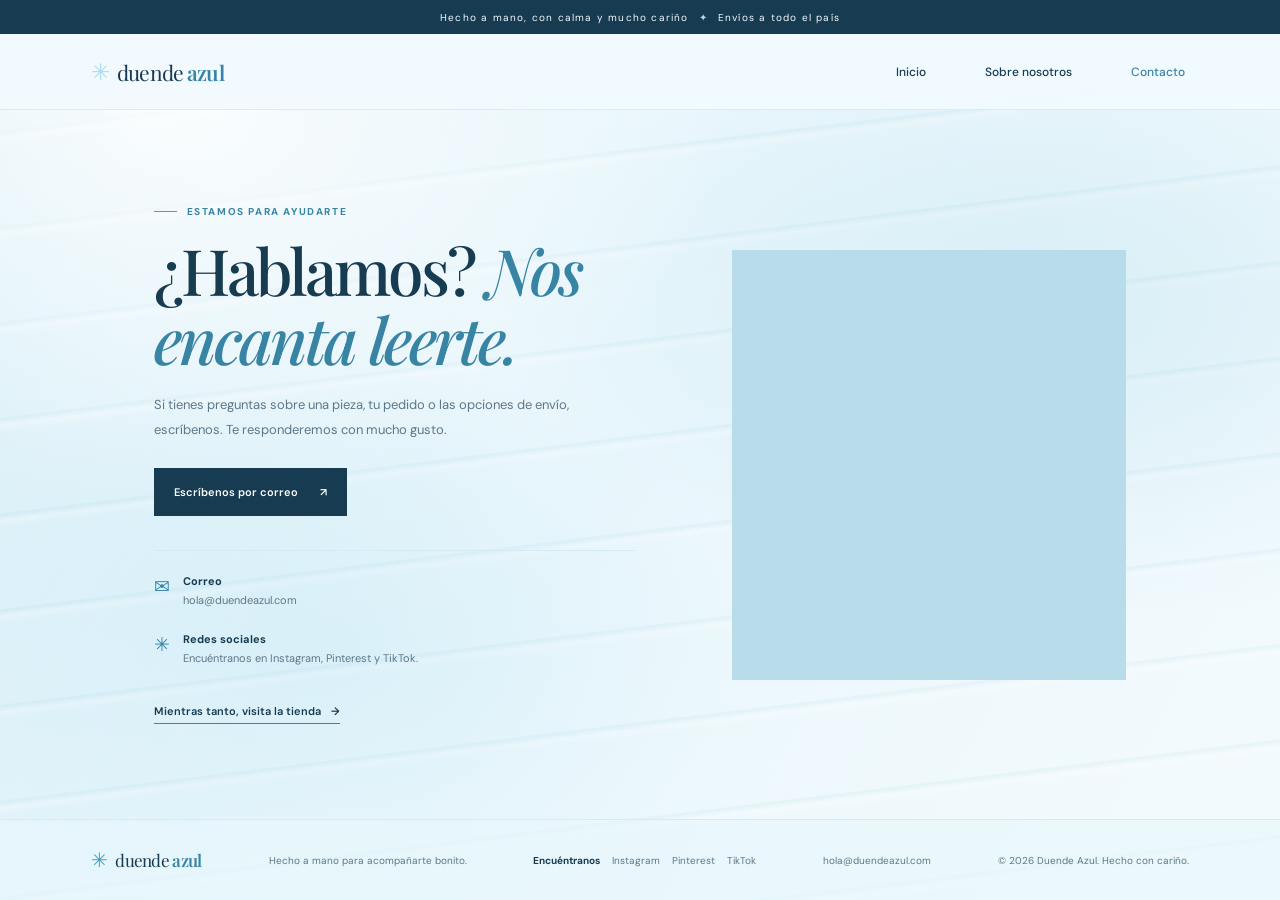
==== pages/contact.html @ aaac87de "toda la pagina base a modificar" ====
<!DOCTYPE html>
<html lang="es">
<head>
    <meta charset="UTF-8">
    <meta name="viewport" content="width=device-width, initial-scale=1.0">
    <meta name="theme-color" content="#eaf7fc">
    <meta name="description" content="Ponte en contacto con Duende Azul para consultas sobre productos, pedidos y envíos.">
    <title>Contacto — Duende Azul</title>
    <link rel="icon" type="image/png" href="../imgs/duende.png">
    <link rel="stylesheet" href="../styles/contact.css">
    <script src="../script/contact.js" defer></script>
</head>
<body>
    <div class="announcement">Hecho a mano, con calma y mucho cariño <span aria-hidden="true">✦</span> Envíos a todo el país</div>
    <header class="site-header">
        <a class="brand" href="../index.html#inicio" aria-label="Duende Azul, ir al inicio"><span class="brand-mark" aria-hidden="true">✳</span><span>duende <strong>azul</strong></span></a>
        <button class="menu-toggle" type="button" aria-expanded="false" aria-controls="main-nav" aria-label="Abrir menú">
            <span></span><span></span><span></span>
        </button>
        <nav class="main-nav" id="main-nav" aria-label="Navegación principal">
            <a href="../index.html#inicio">Inicio</a>
            <a href="./sobre-nosotros.html">Sobre nosotros</a>
            <a href="./contact.html" aria-current="page">Contacto</a>
        </nav>
    </header>
    <main class="contact-page">
        <section class="contact-card">
            <p class="eyebrow"><span class="eyebrow-line"></span> Estamos para ayudarte</p>
            <h1>¿Hablamos? <em>Nos encanta leerte.</em></h1>
            <p class="contact-intro">Si tienes preguntas sobre una pieza, tu pedido o las opciones de envío, escríbenos. Te responderemos con mucho gusto.</p>
            <a class="button button-dark" href="mailto:hola@duendeazul.com?subject=Hola%20Duende%20Azul">Escríbenos por correo <span aria-hidden="true">↗</span></a>
            <div class="contact-details">
                <div><span aria-hidden="true">✉</span><div><strong>Correo</strong><a href="mailto:hola@duendeazul.com">hola@duendeazul.com</a></div></div>
                <div><span aria-hidden="true">✳</span><div><strong>Redes sociales</strong><p>Encuéntranos en Instagram, Pinterest y TikTok.</p></div></div>
            </div>
            <a class="text-link" href="../index.html#productos">Mientras tanto, visita la tienda <span aria-hidden="true">→</span></a>
        </section>
        <div class="contact-art" role="img" aria-label="Detalles artesanales hechos con cuidado"></div>
    </main>
    <footer class="site-footer">
        <a class="brand footer-brand" href="../index.html#inicio"><span class="brand-mark" aria-hidden="true">✳</span><span>duende <strong>azul</strong></span></a>
        <p>Hecho a mano para acompañarte bonito.</p>
        <div class="footer-social"><strong>Encuéntranos</strong><a href="https://www.instagram.com/" target="_blank" rel="noreferrer">Instagram</a><a href="https://www.pinterest.com/" target="_blank" rel="noreferrer">Pinterest</a><a href="https://www.tiktok.com/" target="_blank" rel="noreferrer">TikTok</a></div>
        <a href="mailto:hola@duendeazul.com">hola@duendeazul.com</a>
        <small>© <span id="current-year"></span> Duende Azul. Hecho con cariño.</small>
    </footer>
    <button class="back-to-top" id="back-to-top" type="button" aria-label="Volver arriba">↑</button>
</body>
</html>
---- styles/contact.css ----
@import url('https://fonts.googleapis.com/css2?family=DM+Sans:wght@400;500;600;700&family=Playfair+Display:ital,wght@0,500;0,600;0,700;1,500;1,600&display=swap');

:root {
    --ink: #173b50;
    --muted: #5d7888;
    --white: #fbfeff;
    --blue: #3784a5;
    --accent: #4b9fc2;
    --line: #d5eaf2;
    --serif: 'Playfair Display', Georgia, serif;
    --sans: 'DM Sans', Arial, sans-serif;
}

* { box-sizing: border-box; }
html { scroll-behavior: smooth; }
body { min-height: 100vh; display: flex; flex-direction: column; margin: 0; background-color: #eaf7fc; background-image: radial-gradient(ellipse at 14% 12%, rgba(255,255,255,.85), transparent 36%), radial-gradient(ellipse at 82% 34%, rgba(123,196,222,.2), transparent 38%), radial-gradient(ellipse at 26% 72%, rgba(169,220,239,.24), transparent 32%), repeating-linear-gradient(173deg, transparent 0 34px, rgba(83,167,200,.075) 36px, rgba(255,255,255,.3) 42px, transparent 49px 95px), linear-gradient(118deg, rgba(117,192,221,.16), transparent 44%, rgba(255,255,255,.45)); background-attachment: fixed; color: var(--ink); font-family: var(--sans); -webkit-font-smoothing: antialiased; }
a { color: inherit; text-decoration: none; }
button { font: inherit; }
h1, h2, p { margin-top: 0; }
h1, h2 { font-family: var(--serif); font-weight: 500; letter-spacing: -.045em; }
h1 em { color: var(--blue); font-weight: 500; }
.announcement { min-height: 34px; display: flex; align-items: center; justify-content: center; gap: 10px; padding: 7px 16px; background: var(--ink); color: #f3fbff; font-size: 10px; letter-spacing: .12em; text-align: center; }
.announcement span, .brand-mark { color: #a9dff1; }
.site-header { position: sticky; z-index: 2; top: 0; height: 76px; display: flex; align-items: center; justify-content: space-between; padding: 0 7.1%; border-bottom: 1px solid rgba(23,59,80,.08); background: rgba(241,250,255,.92); backdrop-filter: blur(14px); }
.brand { display: inline-flex; align-items: center; gap: 8px; color: var(--ink); font-family: var(--serif); font-size: 21px; letter-spacing: -.04em; white-space: nowrap; }
.brand strong { color: var(--blue); font-weight: 600; }
.brand-mark { font-family: var(--sans); font-size: 23px; }
.main-nav { display: flex; align-items: center; gap: clamp(20px, 4vw, 54px); }
.main-nav a { position: relative; padding: 10px 4px; font-size: 12px; font-weight: 500; transition: color .2s, transform .2s; }
.main-nav a::after { position: absolute; right: 4px; bottom: 4px; left: 4px; height: 1px; background: var(--blue); content: ''; transform: scaleX(0); transform-origin: left; transition: transform .22s ease; }
.main-nav a:hover, .main-nav a:focus-visible, .main-nav a[aria-current="page"] { color: var(--blue); }
.main-nav a:hover { transform: translateY(-2px); }
.main-nav a:hover::after, .main-nav a:focus-visible::after { transform: scaleX(1); }
.menu-toggle { display: none; }
.contact-page { width: 100%; max-width: 1440px; min-height: 680px; flex: 1; display: grid; grid-template-columns: 1fr .82fr; align-items: center; gap: 10%; margin: 0 auto; padding: 78px 12%; }
.contact-card { max-width: 510px; }
.eyebrow { display: flex; align-items: center; gap: 10px; margin-bottom: 17px; color: var(--blue); font-size: 10px; font-weight: 700; letter-spacing: .16em; text-transform: uppercase; }
.eyebrow-line { width: 23px; height: 1px; background: var(--accent); }
.contact-card h1 { margin-bottom: 20px; font-size: clamp(43px, 5vw, 64px); line-height: 1.08; }
.contact-intro { max-width: 430px; margin-bottom: 25px; color: var(--muted); font-size: 13px; line-height: 1.9; }
.button { min-height: 48px; display: inline-flex; align-items: center; justify-content: center; gap: 22px; padding: 0 20px; border: 0; cursor: pointer; font-size: 11px; font-weight: 600; transition: transform .2s, background .2s; }
.button:hover { transform: translateY(-2px); }
.button-dark { background: var(--ink); color: var(--white); }
.button-dark:hover { background: #28698a; }
.contact-details { display: grid; gap: 20px; margin: 34px 0 26px; padding-top: 23px; border-top: 1px solid var(--line); }
.contact-details > div { display: flex; align-items: flex-start; gap: 13px; }
.contact-details > div > span { color: var(--blue); font-size: 19px; }
.contact-details strong, .contact-details a, .contact-details p { display: block; margin: 0 0 5px; font-size: 11px; }
.contact-details a, .contact-details p { color: var(--muted); }
.contact-art { min-height: 430px; background: #b9dcea url('https://images.unsplash.com/photo-1578749556568-bc2c40e68b61?auto=format&fit=crop&w=1000&q=85') center/cover; }
.text-link { display: inline-flex; gap: 10px; align-items: center; margin-top: 8px; padding: 0 0 5px; border: 0; border-bottom: 1px solid var(--blue); background: none; font-size: 11px; font-weight: 600; }
.site-footer { display: flex; align-items: center; justify-content: space-between; gap: 20px; padding: 27px 7.1%; border-top: 1px solid var(--line); background: rgba(233,247,252,.65); }
.footer-brand { font-size: 17px; }
.footer-brand .brand-mark { color: var(--accent); font-size: 20px; }
.site-footer p, .site-footer > a:not(.brand), .site-footer small { margin: 0; color: var(--muted); font-size: 10px; }
.footer-social { display: flex; align-items: center; gap: 12px; }
.footer-social strong { font-size: 10px; }
.footer-social a { color: var(--muted); font-size: 10px; }
.footer-social a:hover { color: var(--blue); }
.back-to-top { position: fixed; z-index: 20; right: 23px; bottom: 23px; width: 45px; height: 45px; display: grid; place-items: center; border: 1px solid rgba(23,59,80,.12); border-radius: 50%; background: var(--ink); color: white; cursor: pointer; font-size: 23px; opacity: 0; visibility: hidden; pointer-events: none; transform: translateY(10px); transition: opacity .2s, transform .2s, visibility .2s, background .2s; }
.back-to-top:hover { background: var(--blue); transform: translateY(-3px); }
.back-to-top.is-visible { opacity: 1; visibility: visible; pointer-events: auto; transform: translateY(0); }

@media (max-width: 900px) {
    .site-header { padding: 0 5%; }
    .contact-page { gap: 7%; padding-right: 8%; padding-left: 8%; }
    .site-footer { flex-wrap: wrap; justify-content: center; padding: 24px 5%; }
}
@media (max-width: 760px) {
    .announcement { min-height: 31px; font-size: 8px; }
    .site-header { height: 65px; padding: 0 4%; }
    .brand { gap: 5px; font-size: 17px; }
    .brand-mark { font-size: 20px; }
    .menu-toggle { width: 40px; height: 40px; display: flex; flex-direction: column; align-items: center; justify-content: center; gap: 5px; margin-left: auto; padding: 8px; border: 0; background: transparent; cursor: pointer; }
    .menu-toggle span { width: 21px; height: 2px; background: var(--ink); transition: transform .2s, opacity .2s; }
    .menu-toggle[aria-expanded="true"] span:first-child { transform: translateY(7px) rotate(45deg); }
    .menu-toggle[aria-expanded="true"] span:nth-child(2) { opacity: 0; }
    .menu-toggle[aria-expanded="true"] span:last-child { transform: translateY(-7px) rotate(-45deg); }
    .main-nav { position: absolute; top: calc(100% + 1px); right: 0; left: 0; display: none; flex-direction: row; align-items: center; justify-content: center; flex-wrap: wrap; gap: 8px 22px; padding: 10px 5% 12px; border-bottom: 1px solid var(--line); background: rgba(241,250,255,.98); box-shadow: 0 12px 20px rgba(23,59,80,.08); }
    .main-nav.is-open { display: flex; }
    .main-nav a { padding: 10px 4px; font-size: 13px; }
    .contact-page { grid-template-columns: 1fr; gap: 32px; padding: 48px 7% 55px; }
    .contact-card h1 { font-size: clamp(42px, 11vw, 52px); }
    .contact-art { min-height: 280px; }
    .site-footer { gap: 12px 20px; padding: 23px 6%; text-align: center; }
    .site-footer p { display: none; }
    .footer-social { flex-basis: 100%; justify-content: center; flex-wrap: wrap; }
    .site-footer small { flex-basis: 100%; }
}
@media (max-width: 360px) {
    .brand { font-size: 15px; }
}
@media (prefers-reduced-motion: reduce) {
    *, *::before, *::after { scroll-behavior: auto !important; transition-duration: .01ms !important; }
}
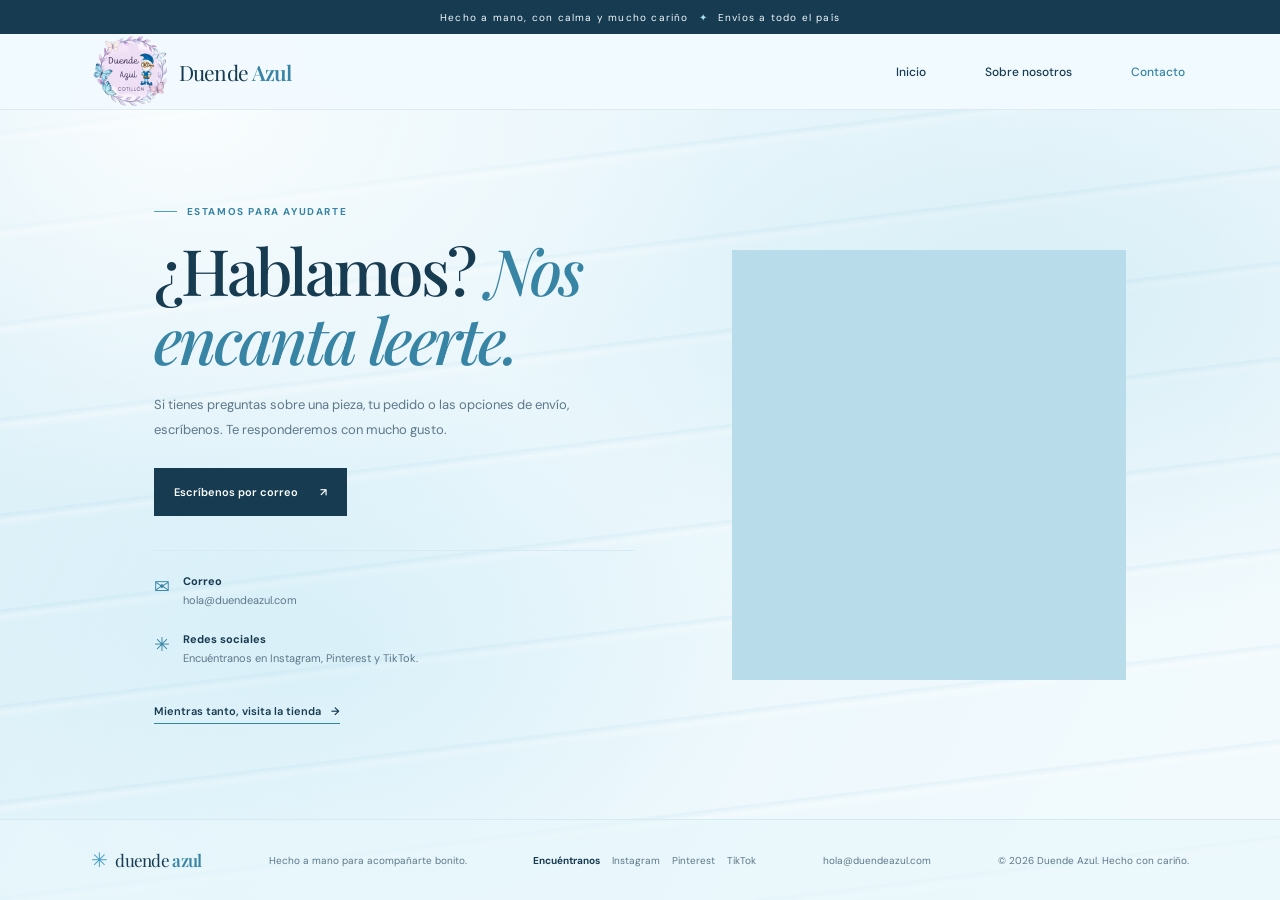
==== commit ceda8c68: "cambios importantes" ====
--- a/pages/contact.html
+++ b/pages/contact.html
@@ -1,49 +1,68 @@
 <!DOCTYPE html>
 <html lang="es">
-<head>
-    <meta charset="UTF-8">
-    <meta name="viewport" content="width=device-width, initial-scale=1.0">
-    <meta name="theme-color" content="#eaf7fc">
-    <meta name="description" content="Ponte en contacto con Duende Azul para consultas sobre productos, pedidos y envíos.">
-    <title>Contacto — Duende Azul</title>
-    <link rel="icon" type="image/png" href="../imgs/duende.png">
-    <link rel="stylesheet" href="../styles/contact.css">
-    <script src="../script/contact.js" defer></script>
-</head>
-<body>
-    <div class="announcement">Hecho a mano, con calma y mucho cariño <span aria-hidden="true">✦</span> Envíos a todo el país</div>
-    <header class="site-header">
-        <a class="brand" href="../index.html#inicio" aria-label="Duende Azul, ir al inicio"><span class="brand-mark" aria-hidden="true">✳</span><span>duende <strong>azul</strong></span></a>
-        <button class="menu-toggle" type="button" aria-expanded="false" aria-controls="main-nav" aria-label="Abrir menú">
-            <span></span><span></span><span></span>
-        </button>
-        <nav class="main-nav" id="main-nav" aria-label="Navegación principal">
-            <a href="../index.html#inicio">Inicio</a>
-            <a href="./sobre-nosotros.html">Sobre nosotros</a>
-            <a href="./contact.html" aria-current="page">Contacto</a>
-        </nav>
-    </header>
-    <main class="contact-page">
-        <section class="contact-card">
-            <p class="eyebrow"><span class="eyebrow-line"></span> Estamos para ayudarte</p>
-            <h1>¿Hablamos? <em>Nos encanta leerte.</em></h1>
-            <p class="contact-intro">Si tienes preguntas sobre una pieza, tu pedido o las opciones de envío, escríbenos. Te responderemos con mucho gusto.</p>
-            <a class="button button-dark" href="mailto:hola@duendeazul.com?subject=Hola%20Duende%20Azul">Escríbenos por correo <span aria-hidden="true">↗</span></a>
-            <div class="contact-details">
-                <div><span aria-hidden="true">✉</span><div><strong>Correo</strong><a href="mailto:hola@duendeazul.com">hola@duendeazul.com</a></div></div>
-                <div><span aria-hidden="true">✳</span><div><strong>Redes sociales</strong><p>Encuéntranos en Instagram, Pinterest y TikTok.</p></div></div>
+    <head>
+        <meta charset="UTF-8">
+        <meta name="viewport" content="width=device-width, initial-scale=1.0">
+        <meta name="theme-color" content="#eaf7fc">
+        <meta name="description" content="Ponte en contacto con Duende Azul para consultas sobre productos, pedidos y envíos.">
+        <title>Contacto — Duende Azul</title>
+        <link rel="icon" type="image/png" href="../imgs/duende.png">
+        <link rel="stylesheet" href="../styles/contact.css">
+        <script src="../script/contact.js" defer></script>
+    </head>
+    <body>
+        <div class="announcement">Hecho a mano, con calma y mucho cariño <span aria-hidden="true">✦</span> Envíos a todo el país</div>
+        <header class="site-header">
+            <a class="brand" href="../index.html#inicio" aria-label="Duende Azul, ir al inicio"><img class="brand-img" src="../imgs/logo.webp" alt="" aria-hidden="true"><span>Duende <strong>Azul</strong></span></a>
+            <button class="menu-toggle" type="button" aria-expanded="false" aria-controls="main-nav" aria-label="Abrir menú">
+                <span></span>
+                <span></span>
+                <span></span>
+            </button>
+            <nav class="main-nav" id="main-nav" aria-label="Navegación principal">
+                <a href="../index.html#inicio">Inicio</a>
+                <a href="./sobre-nosotros.html">Sobre nosotros</a>
+                <a href="./contact.html" aria-current="page">Contacto</a>
+            </nav>
+        </header>
+        <main class="contact-page">
+            <section class="contact-card">
+                <p class="eyebrow"><span class="eyebrow-line"></span> Estamos para ayudarte</p>
+                <h1>¿Hablamos? <em>Nos encanta leerte.</em></h1>
+                <p class="contact-intro">Si tienes preguntas sobre una pieza, tu pedido o las opciones de envío, escríbenos. Te responderemos con mucho gusto.</p>
+                <a class="button button-dark" href="mailto:hola@duendeazul.com?subject=Hola%20Duende%20Azul">Escríbenos por correo <span aria-hidden="true">↗</span></a>
+                <div class="contact-details">
+                    <div>
+                        <span aria-hidden="true">✉</span>
+                        <div>
+                            <strong>Correo</strong>
+                            <a href="mailto:hola@duendeazul.com">hola@duendeazul.com</a>
+                        </div>
+                    </div>
+                    <div>
+                        <span aria-hidden="true">✳</span>
+                        <div>
+                            <strong>Redes sociales</strong>
+                            <p>Encuéntranos en Instagram, Pinterest y TikTok.</p>
+                        </div>
+                    </div>
+                </div>
+                <a class="text-link" href="../index.html#productos">Mientras tanto, visita la tienda <span aria-hidden="true">→</span></a>
+            </section>
+            <div class="contact-art" role="img" aria-label="Detalles artesanales hechos con cuidado"></div>
+        </main>
+        <footer class="site-footer">
+            <a class="brand footer-brand" href="../index.html#inicio"><span class="brand-mark" aria-hidden="true">✳</span><span>duende <strong>azul</strong></span></a>
+            <p>Hecho a mano para acompañarte bonito.</p>
+            <div class="footer-social">
+                <strong>Encuéntranos</strong>
+                <a href="https://www.instagram.com/" target="_blank" rel="noreferrer">Instagram</a>
+                <a href="https://www.pinterest.com/" target="_blank" rel="noreferrer">Pinterest</a>
+                <a href="https://www.tiktok.com/" target="_blank" rel="noreferrer">TikTok</a>
             </div>
-            <a class="text-link" href="../index.html#productos">Mientras tanto, visita la tienda <span aria-hidden="true">→</span></a>
-        </section>
-        <div class="contact-art" role="img" aria-label="Detalles artesanales hechos con cuidado"></div>
-    </main>
-    <footer class="site-footer">
-        <a class="brand footer-brand" href="../index.html#inicio"><span class="brand-mark" aria-hidden="true">✳</span><span>duende <strong>azul</strong></span></a>
-        <p>Hecho a mano para acompañarte bonito.</p>
-        <div class="footer-social"><strong>Encuéntranos</strong><a href="https://www.instagram.com/" target="_blank" rel="noreferrer">Instagram</a><a href="https://www.pinterest.com/" target="_blank" rel="noreferrer">Pinterest</a><a href="https://www.tiktok.com/" target="_blank" rel="noreferrer">TikTok</a></div>
-        <a href="mailto:hola@duendeazul.com">hola@duendeazul.com</a>
-        <small>© <span id="current-year"></span> Duende Azul. Hecho con cariño.</small>
-    </footer>
-    <button class="back-to-top" id="back-to-top" type="button" aria-label="Volver arriba">↑</button>
-</body>
-</html>+            <a href="mailto:hola@duendeazul.com">hola@duendeazul.com</a>
+            <small>© <span id="current-year"></span> Duende Azul. Hecho con cariño.</small>
+        </footer>
+        <button class="back-to-top" id="back-to-top" type="button" aria-label="Volver arriba">↑</button>
+    </body>
+</html>
--- a/styles/contact.css
+++ b/styles/contact.css
@@ -11,85 +11,494 @@
     --sans: 'DM Sans', Arial, sans-serif;
 }
 
-* { box-sizing: border-box; }
-html { scroll-behavior: smooth; }
-body { min-height: 100vh; display: flex; flex-direction: column; margin: 0; background-color: #eaf7fc; background-image: radial-gradient(ellipse at 14% 12%, rgba(255,255,255,.85), transparent 36%), radial-gradient(ellipse at 82% 34%, rgba(123,196,222,.2), transparent 38%), radial-gradient(ellipse at 26% 72%, rgba(169,220,239,.24), transparent 32%), repeating-linear-gradient(173deg, transparent 0 34px, rgba(83,167,200,.075) 36px, rgba(255,255,255,.3) 42px, transparent 49px 95px), linear-gradient(118deg, rgba(117,192,221,.16), transparent 44%, rgba(255,255,255,.45)); background-attachment: fixed; color: var(--ink); font-family: var(--sans); -webkit-font-smoothing: antialiased; }
-a { color: inherit; text-decoration: none; }
-button { font: inherit; }
-h1, h2, p { margin-top: 0; }
-h1, h2 { font-family: var(--serif); font-weight: 500; letter-spacing: -.045em; }
-h1 em { color: var(--blue); font-weight: 500; }
-.announcement { min-height: 34px; display: flex; align-items: center; justify-content: center; gap: 10px; padding: 7px 16px; background: var(--ink); color: #f3fbff; font-size: 10px; letter-spacing: .12em; text-align: center; }
-.announcement span, .brand-mark { color: #a9dff1; }
-.site-header { position: sticky; z-index: 2; top: 0; height: 76px; display: flex; align-items: center; justify-content: space-between; padding: 0 7.1%; border-bottom: 1px solid rgba(23,59,80,.08); background: rgba(241,250,255,.92); backdrop-filter: blur(14px); }
-.brand { display: inline-flex; align-items: center; gap: 8px; color: var(--ink); font-family: var(--serif); font-size: 21px; letter-spacing: -.04em; white-space: nowrap; }
-.brand strong { color: var(--blue); font-weight: 600; }
-.brand-mark { font-family: var(--sans); font-size: 23px; }
-.main-nav { display: flex; align-items: center; gap: clamp(20px, 4vw, 54px); }
-.main-nav a { position: relative; padding: 10px 4px; font-size: 12px; font-weight: 500; transition: color .2s, transform .2s; }
-.main-nav a::after { position: absolute; right: 4px; bottom: 4px; left: 4px; height: 1px; background: var(--blue); content: ''; transform: scaleX(0); transform-origin: left; transition: transform .22s ease; }
-.main-nav a:hover, .main-nav a:focus-visible, .main-nav a[aria-current="page"] { color: var(--blue); }
-.main-nav a:hover { transform: translateY(-2px); }
-.main-nav a:hover::after, .main-nav a:focus-visible::after { transform: scaleX(1); }
-.menu-toggle { display: none; }
-.contact-page { width: 100%; max-width: 1440px; min-height: 680px; flex: 1; display: grid; grid-template-columns: 1fr .82fr; align-items: center; gap: 10%; margin: 0 auto; padding: 78px 12%; }
-.contact-card { max-width: 510px; }
-.eyebrow { display: flex; align-items: center; gap: 10px; margin-bottom: 17px; color: var(--blue); font-size: 10px; font-weight: 700; letter-spacing: .16em; text-transform: uppercase; }
-.eyebrow-line { width: 23px; height: 1px; background: var(--accent); }
-.contact-card h1 { margin-bottom: 20px; font-size: clamp(43px, 5vw, 64px); line-height: 1.08; }
-.contact-intro { max-width: 430px; margin-bottom: 25px; color: var(--muted); font-size: 13px; line-height: 1.9; }
-.button { min-height: 48px; display: inline-flex; align-items: center; justify-content: center; gap: 22px; padding: 0 20px; border: 0; cursor: pointer; font-size: 11px; font-weight: 600; transition: transform .2s, background .2s; }
-.button:hover { transform: translateY(-2px); }
-.button-dark { background: var(--ink); color: var(--white); }
-.button-dark:hover { background: #28698a; }
-.contact-details { display: grid; gap: 20px; margin: 34px 0 26px; padding-top: 23px; border-top: 1px solid var(--line); }
-.contact-details > div { display: flex; align-items: flex-start; gap: 13px; }
-.contact-details > div > span { color: var(--blue); font-size: 19px; }
-.contact-details strong, .contact-details a, .contact-details p { display: block; margin: 0 0 5px; font-size: 11px; }
-.contact-details a, .contact-details p { color: var(--muted); }
-.contact-art { min-height: 430px; background: #b9dcea url('https://images.unsplash.com/photo-1578749556568-bc2c40e68b61?auto=format&fit=crop&w=1000&q=85') center/cover; }
-.text-link { display: inline-flex; gap: 10px; align-items: center; margin-top: 8px; padding: 0 0 5px; border: 0; border-bottom: 1px solid var(--blue); background: none; font-size: 11px; font-weight: 600; }
-.site-footer { display: flex; align-items: center; justify-content: space-between; gap: 20px; padding: 27px 7.1%; border-top: 1px solid var(--line); background: rgba(233,247,252,.65); }
-.footer-brand { font-size: 17px; }
-.footer-brand .brand-mark { color: var(--accent); font-size: 20px; }
-.site-footer p, .site-footer > a:not(.brand), .site-footer small { margin: 0; color: var(--muted); font-size: 10px; }
-.footer-social { display: flex; align-items: center; gap: 12px; }
-.footer-social strong { font-size: 10px; }
-.footer-social a { color: var(--muted); font-size: 10px; }
-.footer-social a:hover { color: var(--blue); }
-.back-to-top { position: fixed; z-index: 20; right: 23px; bottom: 23px; width: 45px; height: 45px; display: grid; place-items: center; border: 1px solid rgba(23,59,80,.12); border-radius: 50%; background: var(--ink); color: white; cursor: pointer; font-size: 23px; opacity: 0; visibility: hidden; pointer-events: none; transform: translateY(10px); transition: opacity .2s, transform .2s, visibility .2s, background .2s; }
-.back-to-top:hover { background: var(--blue); transform: translateY(-3px); }
-.back-to-top.is-visible { opacity: 1; visibility: visible; pointer-events: auto; transform: translateY(0); }
+* {
+    box-sizing: border-box;
+}
+
+html {
+    scroll-behavior: smooth;
+}
+
+body {
+    min-height: 100vh;
+    display: flex;
+    flex-direction: column;
+    margin: 0;
+    background-color: #eaf7fc;
+    background-image: radial-gradient(ellipse at 14% 12%, rgba(255,255,255,.85), transparent 36%), radial-gradient(ellipse at 82% 34%, rgba(123,196,222,.2), transparent 38%), radial-gradient(ellipse at 26% 72%, rgba(169,220,239,.24), transparent 32%), repeating-linear-gradient(173deg, transparent 0 34px, rgba(83,167,200,.075) 36px, rgba(255,255,255,.3) 42px, transparent 49px 95px), linear-gradient(118deg, rgba(117,192,221,.16), transparent 44%, rgba(255,255,255,.45));
+    background-attachment: fixed;
+    color: var(--ink);
+    font-family: var(--sans);
+    -webkit-font-smoothing: antialiased;
+}
+
+a {
+    color: inherit;
+    text-decoration: none;
+}
+
+button {
+    font: inherit;
+}
+
+h1, h2, p {
+    margin-top: 0;
+}
+
+h1, h2 {
+    font-family: var(--serif);
+    font-weight: 500;
+    letter-spacing: -.045em;
+}
+
+h1 em {
+    color: var(--blue);
+    font-weight: 500;
+}
+
+.announcement {
+    min-height: 34px;
+    display: flex;
+    align-items: center;
+    justify-content: center;
+    gap: 10px;
+    padding: 7px 16px;
+    background: var(--ink);
+    color: #f3fbff;
+    font-size: 10px;
+    letter-spacing: .12em;
+    text-align: center;
+}
+
+.announcement span, .brand-mark {
+    color: #a9dff1;
+}
+
+.site-header {
+    position: sticky;
+    z-index: 2;
+    top: 0;
+    height: 76px;
+    display: flex;
+    align-items: center;
+    justify-content: space-between;
+    padding: 0 7.1%;
+    border-bottom: 1px solid rgba(23,59,80,.08);
+    background: rgba(241,250,255,.92);
+    backdrop-filter: blur(14px);
+}
+
+.brand {
+    display: inline-flex;
+    align-items: center;
+    gap: 8px;
+    color: var(--ink);
+    font-family: var(--serif);
+    font-size: 21px;
+    letter-spacing: -.04em;
+    white-space: nowrap;
+}
+
+.brand strong {
+    color: var(--blue);
+    font-weight: 600;
+}
+
+.brand-mark {
+    font-family: var(--sans);
+    font-size: 23px;
+}
+
+.brand-img{
+    width: 80px;
+}
+
+.main-nav {
+    display: flex;
+    align-items: center;
+    gap: clamp(20px, 4vw, 54px);
+}
+
+.main-nav a {
+    position: relative;
+    padding: 10px 4px;
+    font-size: 12px;
+    font-weight: 500;
+    transition: color .2s, transform .2s;
+}
+
+.main-nav a::after {
+    position: absolute;
+    right: 4px;
+    bottom: 4px;
+    left: 4px;
+    height: 1px;
+    background: var(--blue);
+    content: '';
+    transform: scaleX(0);
+    transform-origin: left;
+    transition: transform .22s ease;
+}
+
+.main-nav a:hover, .main-nav a:focus-visible, .main-nav a[aria-current="page"] {
+    color: var(--blue);
+}
+
+.main-nav a:hover {
+    transform: translateY(-2px);
+}
+
+.main-nav a:hover::after, .main-nav a:focus-visible::after {
+    transform: scaleX(1);
+}
+
+.menu-toggle {
+    display: none;
+}
+
+.contact-page {
+    width: 100%;
+    max-width: 1440px;
+    min-height: 680px;
+    flex: 1;
+    display: grid;
+    grid-template-columns: 1fr .82fr;
+    align-items: center;
+    gap: 10%;
+    margin: 0 auto;
+    padding: 78px 12%;
+}
+
+.contact-card {
+    max-width: 510px;
+}
+
+.eyebrow {
+    display: flex;
+    align-items: center;
+    gap: 10px;
+    margin-bottom: 17px;
+    color: var(--blue);
+    font-size: 10px;
+    font-weight: 700;
+    letter-spacing: .16em;
+    text-transform: uppercase;
+}
+
+.eyebrow-line {
+    width: 23px;
+    height: 1px;
+    background: var(--accent);
+}
+
+.contact-card h1 {
+    margin-bottom: 20px;
+    font-size: clamp(43px, 5vw, 64px);
+    line-height: 1.08;
+}
+
+.contact-intro {
+    max-width: 430px;
+    margin-bottom: 25px;
+    color: var(--muted);
+    font-size: 13px;
+    line-height: 1.9;
+}
+
+.button {
+    min-height: 48px;
+    display: inline-flex;
+    align-items: center;
+    justify-content: center;
+    gap: 22px;
+    padding: 0 20px;
+    border: 0;
+    cursor: pointer;
+    font-size: 11px;
+    font-weight: 600;
+    transition: transform .2s, background .2s;
+}
+
+.button:hover {
+    transform: translateY(-2px);
+}
+
+.button-dark {
+    background: var(--ink);
+    color: var(--white);
+}
+
+.button-dark:hover {
+    background: #28698a;
+}
+
+.contact-details {
+    display: grid;
+    gap: 20px;
+    margin: 34px 0 26px;
+    padding-top: 23px;
+    border-top: 1px solid var(--line);
+}
+
+.contact-details > div {
+    display: flex;
+    align-items: flex-start;
+    gap: 13px;
+}
+
+.contact-details > div > span {
+    color: var(--blue);
+    font-size: 19px;
+}
+
+.contact-details strong, .contact-details a, .contact-details p {
+    display: block;
+    margin: 0 0 5px;
+    font-size: 11px;
+}
+
+.contact-details a, .contact-details p {
+    color: var(--muted);
+}
+
+.contact-art {
+    min-height: 430px;
+    background: #b9dcea url('https://images.unsplash.com/photo-1578749556568-bc2c40e68b61?auto=format&fit=crop&w=1000&q=85') center/cover;
+}
+
+.text-link {
+    display: inline-flex;
+    gap: 10px;
+    align-items: center;
+    margin-top: 8px;
+    padding: 0 0 5px;
+    border: 0;
+    border-bottom: 1px solid var(--blue);
+    background: none;
+    font-size: 11px;
+    font-weight: 600;
+}
+
+.site-footer {
+    display: flex;
+    align-items: center;
+    justify-content: space-between;
+    gap: 20px;
+    padding: 27px 7.1%;
+    border-top: 1px solid var(--line);
+    background: rgba(233,247,252,.65);
+}
+
+.footer-brand {
+    font-size: 17px;
+}
+
+.footer-brand .brand-mark {
+    color: var(--accent);
+    font-size: 20px;
+}
+
+.site-footer p, .site-footer > a:not(.brand), .site-footer small {
+    margin: 0;
+    color: var(--muted);
+    font-size: 10px;
+}
+
+.footer-social {
+    display: flex;
+    align-items: center;
+    gap: 12px;
+}
+
+.footer-social strong {
+    font-size: 10px;
+}
+
+.footer-social a {
+    color: var(--muted);
+    font-size: 10px;
+}
+
+.footer-social a:hover {
+    color: var(--blue);
+}
+
+.back-to-top {
+    position: fixed;
+    z-index: 20;
+    right: 23px;
+    bottom: 23px;
+    width: 45px;
+    height: 45px;
+    display: grid;
+    place-items: center;
+    border: 1px solid rgba(23,59,80,.12);
+    border-radius: 50%;
+    background: var(--ink);
+    color: white;
+    cursor: pointer;
+    font-size: 23px;
+    opacity: 0;
+    visibility: hidden;
+    pointer-events: none;
+    transform: translateY(10px);
+    transition: opacity .2s, transform .2s, visibility .2s, background .2s;
+}
+
+.back-to-top:hover {
+    background: var(--blue);
+    transform: translateY(-3px);
+}
+
+.back-to-top.is-visible {
+    opacity: 1;
+    visibility: visible;
+    pointer-events: auto;
+    transform: translateY(0);
+}
 
 @media (max-width: 900px) {
-    .site-header { padding: 0 5%; }
-    .contact-page { gap: 7%; padding-right: 8%; padding-left: 8%; }
-    .site-footer { flex-wrap: wrap; justify-content: center; padding: 24px 5%; }
-}
+    .site-header {
+        padding: 0 5%;
+    }
+
+    .contact-page {
+        gap: 7%;
+        padding-right: 8%;
+        padding-left: 8%;
+    }
+
+    .site-footer {
+        flex-wrap: wrap;
+        justify-content: center;
+        padding: 24px 5%;
+    }
+}
+
 @media (max-width: 760px) {
-    .announcement { min-height: 31px; font-size: 8px; }
-    .site-header { height: 65px; padding: 0 4%; }
-    .brand { gap: 5px; font-size: 17px; }
-    .brand-mark { font-size: 20px; }
-    .menu-toggle { width: 40px; height: 40px; display: flex; flex-direction: column; align-items: center; justify-content: center; gap: 5px; margin-left: auto; padding: 8px; border: 0; background: transparent; cursor: pointer; }
-    .menu-toggle span { width: 21px; height: 2px; background: var(--ink); transition: transform .2s, opacity .2s; }
-    .menu-toggle[aria-expanded="true"] span:first-child { transform: translateY(7px) rotate(45deg); }
-    .menu-toggle[aria-expanded="true"] span:nth-child(2) { opacity: 0; }
-    .menu-toggle[aria-expanded="true"] span:last-child { transform: translateY(-7px) rotate(-45deg); }
-    .main-nav { position: absolute; top: calc(100% + 1px); right: 0; left: 0; display: none; flex-direction: row; align-items: center; justify-content: center; flex-wrap: wrap; gap: 8px 22px; padding: 10px 5% 12px; border-bottom: 1px solid var(--line); background: rgba(241,250,255,.98); box-shadow: 0 12px 20px rgba(23,59,80,.08); }
-    .main-nav.is-open { display: flex; }
-    .main-nav a { padding: 10px 4px; font-size: 13px; }
-    .contact-page { grid-template-columns: 1fr; gap: 32px; padding: 48px 7% 55px; }
-    .contact-card h1 { font-size: clamp(42px, 11vw, 52px); }
-    .contact-art { min-height: 280px; }
-    .site-footer { gap: 12px 20px; padding: 23px 6%; text-align: center; }
-    .site-footer p { display: none; }
-    .footer-social { flex-basis: 100%; justify-content: center; flex-wrap: wrap; }
-    .site-footer small { flex-basis: 100%; }
-}
+    .announcement {
+        min-height: 31px;
+        font-size: 8px;
+    }
+
+    .site-header {
+        height: 65px;
+        padding: 0 4%;
+    }
+
+    .brand {
+        gap: 5px;
+        font-size: 17px;
+    }
+
+    .brand-mark {
+        font-size: 20px;
+    }
+
+    .menu-toggle {
+        width: 40px;
+        height: 40px;
+        display: flex;
+        flex-direction: column;
+        align-items: center;
+        justify-content: center;
+        gap: 5px;
+        margin-left: auto;
+        padding: 8px;
+        border: 0;
+        background: transparent;
+        cursor: pointer;
+    }
+
+    .menu-toggle span {
+        width: 21px;
+        height: 2px;
+        background: var(--ink);
+        transition: transform .2s, opacity .2s;
+    }
+
+    .menu-toggle[aria-expanded="true"] span:first-child {
+        transform: translateY(7px) rotate(45deg);
+    }
+
+    .menu-toggle[aria-expanded="true"] span:nth-child(2) {
+        opacity: 0;
+    }
+
+    .menu-toggle[aria-expanded="true"] span:last-child {
+        transform: translateY(-7px) rotate(-45deg);
+    }
+
+    .main-nav {
+        position: absolute;
+        top: calc(100% + 1px);
+        right: 0;
+        left: 0;
+        display: none;
+        flex-direction: row;
+        align-items: center;
+        justify-content: center;
+        flex-wrap: wrap;
+        gap: 8px 22px;
+        padding: 10px 5% 12px;
+        border-bottom: 1px solid var(--line);
+        background: rgba(241,250,255,.98);
+        box-shadow: 0 12px 20px rgba(23,59,80,.08);
+    }
+
+    .main-nav.is-open {
+        display: flex;
+    }
+
+    .main-nav a {
+        padding: 10px 4px;
+        font-size: 13px;
+    }
+
+    .contact-page {
+        grid-template-columns: 1fr;
+        gap: 32px;
+        padding: 48px 7% 55px;
+    }
+
+    .contact-card h1 {
+        font-size: clamp(42px, 11vw, 52px);
+    }
+
+    .contact-art {
+        min-height: 280px;
+    }
+
+    .site-footer {
+        gap: 12px 20px;
+        padding: 23px 6%;
+        text-align: center;
+    }
+
+    .site-footer p {
+        display: none;
+    }
+
+    .footer-social {
+        flex-basis: 100%;
+        justify-content: center;
+        flex-wrap: wrap;
+    }
+
+    .site-footer small {
+        flex-basis: 100%;
+    }
+}
+
 @media (max-width: 360px) {
-    .brand { font-size: 15px; }
-}
+    .brand {
+        font-size: 15px;
+    }
+}
+
 @media (prefers-reduced-motion: reduce) {
-    *, *::before, *::after { scroll-behavior: auto !important; transition-duration: .01ms !important; }
-}
+    *, *::before, *::after {
+        scroll-behavior: auto !important;
+        transition-duration: .01ms !important;
+    }
+}
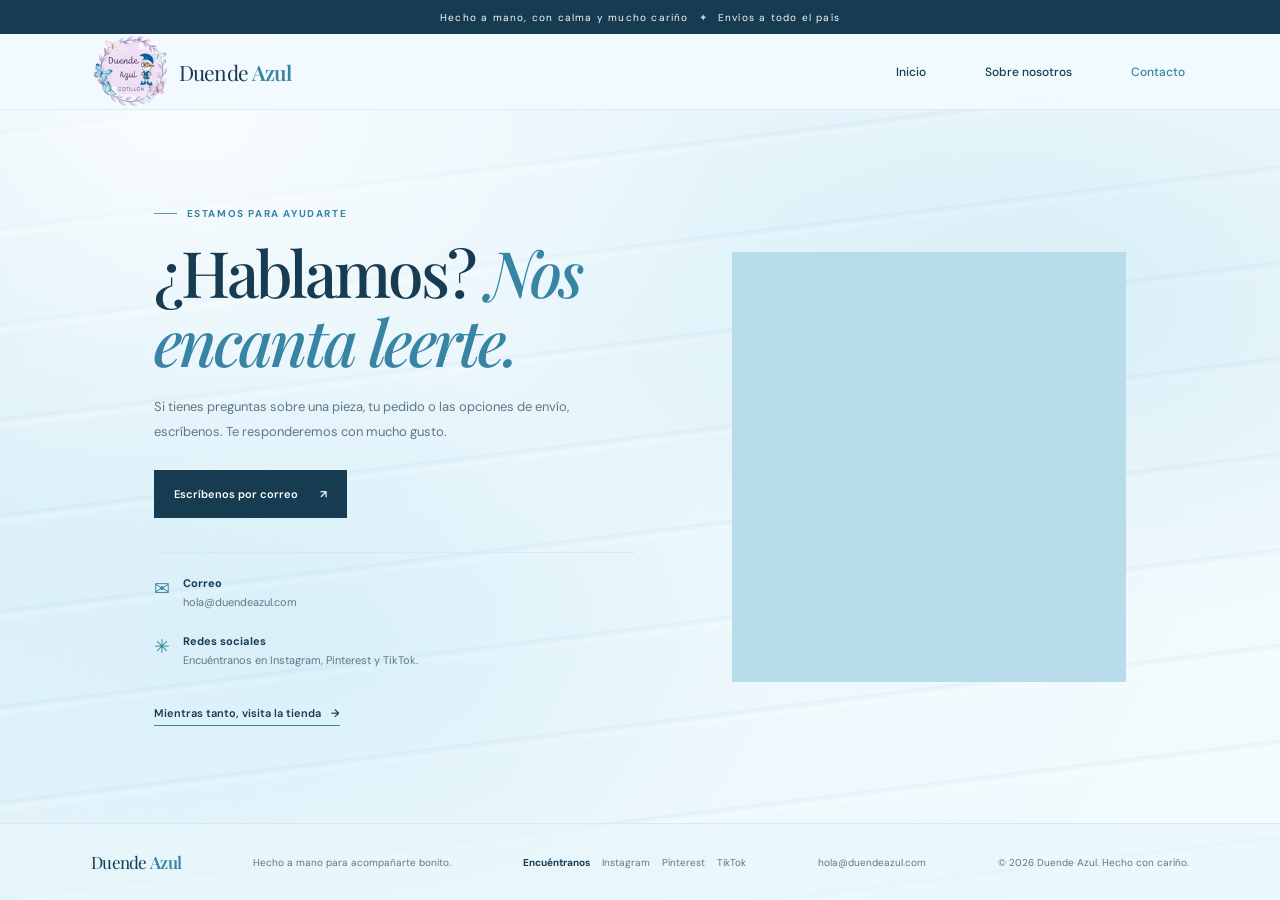
==== commit aa5888ba: "arreglos importantes de la pagina" ====
--- a/pages/contact.html
+++ b/pages/contact.html
@@ -52,7 +52,7 @@
             <div class="contact-art" role="img" aria-label="Detalles artesanales hechos con cuidado"></div>
         </main>
         <footer class="site-footer">
-            <a class="brand footer-brand" href="../index.html#inicio"><span class="brand-mark" aria-hidden="true">✳</span><span>duende <strong>azul</strong></span></a>
+            <a class="brand footer-brand" href="../index.html#inicio" aria-label="Duende Azul, ir al inicio"><span>Duende <strong>Azul</strong></span></a>
             <p>Hecho a mano para acompañarte bonito.</p>
             <div class="footer-social">
                 <strong>Encuéntranos</strong>
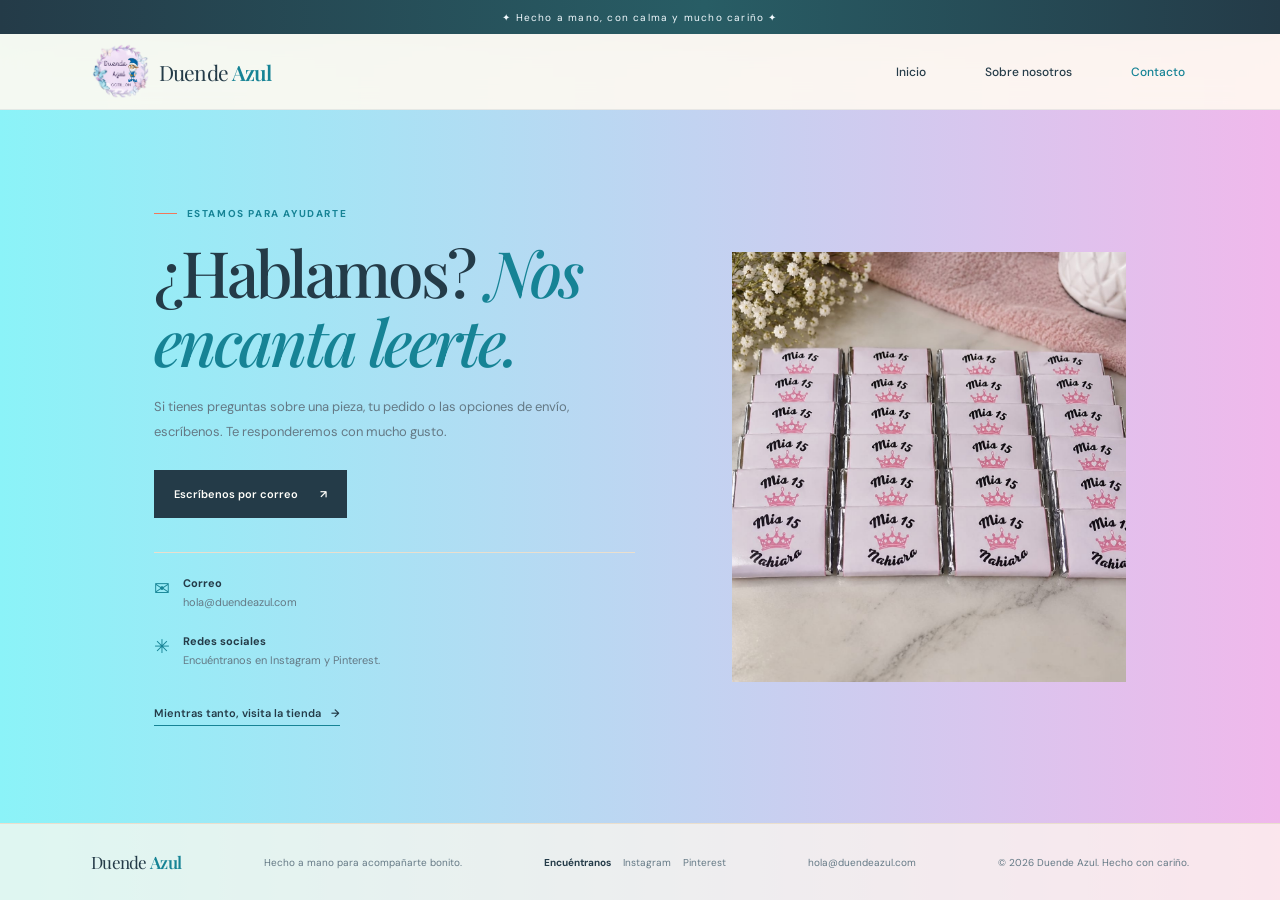
==== commit 2b038879: "toa la pagina" ====
--- a/pages/contact.html
+++ b/pages/contact.html
@@ -8,10 +8,10 @@
         <title>Contacto — Duende Azul</title>
         <link rel="icon" type="image/png" href="../imgs/duende.png">
         <link rel="stylesheet" href="../styles/contact.css">
-        <script src="../script/contact.js" defer></script>
+        <script src="../script/common.js" defer></script>
     </head>
     <body>
-        <div class="announcement">Hecho a mano, con calma y mucho cariño <span aria-hidden="true">✦</span> Envíos a todo el país</div>
+        <div class="announcement">✦ Hecho a mano, con calma y mucho cariño ✦</div>
         <header class="site-header">
             <a class="brand" href="../index.html#inicio" aria-label="Duende Azul, ir al inicio"><img class="brand-img" src="../imgs/logo.webp" alt="" aria-hidden="true"><span>Duende <strong>Azul</strong></span></a>
             <button class="menu-toggle" type="button" aria-expanded="false" aria-controls="main-nav" aria-label="Abrir menú">
@@ -43,7 +43,7 @@
                         <span aria-hidden="true">✳</span>
                         <div>
                             <strong>Redes sociales</strong>
-                            <p>Encuéntranos en Instagram, Pinterest y TikTok.</p>
+                            <p>Encuéntranos en Instagram y Pinterest.</p>
                         </div>
                     </div>
                 </div>
@@ -56,9 +56,8 @@
             <p>Hecho a mano para acompañarte bonito.</p>
             <div class="footer-social">
                 <strong>Encuéntranos</strong>
-                <a href="https://www.instagram.com/" target="_blank" rel="noreferrer">Instagram</a>
+                <a href="https://www.instagram.com/duendeazul__?srtk=ZDFxNGxoZzVpNXJ2" target="_blank" rel="noreferrer">Instagram</a>
                 <a href="https://www.pinterest.com/" target="_blank" rel="noreferrer">Pinterest</a>
-                <a href="https://www.tiktok.com/" target="_blank" rel="noreferrer">TikTok</a>
             </div>
             <a href="mailto:hola@duendeazul.com">hola@duendeazul.com</a>
             <small>© <span id="current-year"></span> Duende Azul. Hecho con cariño.</small>
--- a/styles/contact.css
+++ b/styles/contact.css
@@ -1,12 +1,14 @@
 @import url('https://fonts.googleapis.com/css2?family=DM+Sans:wght@400;500;600;700&family=Playfair+Display:ital,wght@0,500;0,600;0,700;1,500;1,600&display=swap');
 
 :root {
-    --ink: #173b50;
-    --muted: #5d7888;
-    --white: #fbfeff;
-    --blue: #3784a5;
-    --accent: #4b9fc2;
-    --line: #d5eaf2;
+    --ink: #243b48;
+    --muted: #647985;
+    --paper: #fff9ef;
+    --white: #fffefa;
+    --sage: #e9f3a7;
+    --sage-dark: #168395;
+    --clay: #f0785b;
+    --line: #eadfce;
     --serif: 'Playfair Display', Georgia, serif;
     --sans: 'DM Sans', Arial, sans-serif;
 }
@@ -24,8 +26,8 @@
     display: flex;
     flex-direction: column;
     margin: 0;
-    background-color: #eaf7fc;
-    background-image: radial-gradient(ellipse at 14% 12%, rgba(255,255,255,.85), transparent 36%), radial-gradient(ellipse at 82% 34%, rgba(123,196,222,.2), transparent 38%), radial-gradient(ellipse at 26% 72%, rgba(169,220,239,.24), transparent 32%), repeating-linear-gradient(173deg, transparent 0 34px, rgba(83,167,200,.075) 36px, rgba(255,255,255,.3) 42px, transparent 49px 95px), linear-gradient(118deg, rgba(117,192,221,.16), transparent 44%, rgba(255,255,255,.45));
+    background-color: #8bf3f8;
+    background-image: linear-gradient(90deg, #8bf3f8 0%, #f0b8eb 100%);
     background-attachment: fixed;
     color: var(--ink);
     font-family: var(--sans);
@@ -52,7 +54,7 @@
 }
 
 h1 em {
-    color: var(--blue);
+    color: var(--sage-dark);
     font-weight: 500;
 }
 
@@ -63,7 +65,8 @@
     justify-content: center;
     gap: 10px;
     padding: 7px 16px;
-    background: var(--ink);
+    background: linear-gradient(90deg, #243b48, #285d65 55%, #243b48);
+    box-shadow: 0 8px 20px rgba(39, 94, 96, .16);
     color: #f3fbff;
     font-size: 10px;
     letter-spacing: .12em;
@@ -84,7 +87,7 @@
     justify-content: space-between;
     padding: 0 7.1%;
     border-bottom: 1px solid rgba(23,59,80,.08);
-    background: rgba(241,250,255,.92);
+    background: rgba(255, 250, 241, .9);
     backdrop-filter: blur(14px);
 }
 
@@ -100,7 +103,7 @@
 }
 
 .brand strong {
-    color: var(--blue);
+    color: var(--sage-dark);
     font-weight: 600;
 }
 
@@ -110,7 +113,7 @@
 }
 
 .brand-img{
-    width: 80px;
+    width: 60px;
 }
 
 .main-nav {
@@ -133,7 +136,7 @@
     bottom: 4px;
     left: 4px;
     height: 1px;
-    background: var(--blue);
+    background: var(--sage-dark);
     content: '';
     transform: scaleX(0);
     transform-origin: left;
@@ -141,7 +144,7 @@
 }
 
 .main-nav a:hover, .main-nav a:focus-visible, .main-nav a[aria-current="page"] {
-    color: var(--blue);
+    color: var(--sage-dark);
 }
 
 .main-nav a:hover {
@@ -178,7 +181,7 @@
     align-items: center;
     gap: 10px;
     margin-bottom: 17px;
-    color: var(--blue);
+    color: var(--sage-dark);
     font-size: 10px;
     font-weight: 700;
     letter-spacing: .16em;
@@ -188,7 +191,7 @@
 .eyebrow-line {
     width: 23px;
     height: 1px;
-    background: var(--accent);
+    background: var(--clay);
 }
 
 .contact-card h1 {
@@ -229,7 +232,7 @@
 }
 
 .button-dark:hover {
-    background: #28698a;
+    background: linear-gradient(115deg, #315767, #159291);
 }
 
 .contact-details {
@@ -247,7 +250,7 @@
 }
 
 .contact-details > div > span {
-    color: var(--blue);
+    color: var(--sage-dark);
     font-size: 19px;
 }
 
@@ -263,7 +266,7 @@
 
 .contact-art {
     min-height: 430px;
-    background: #b9dcea url('https://images.unsplash.com/photo-1578749556568-bc2c40e68b61?auto=format&fit=crop&w=1000&q=85') center/cover;
+    background: #f0d8bd url('../imgs/img1.jpeg') center/cover;
 }
 
 .text-link {
@@ -273,7 +276,7 @@
     margin-top: 8px;
     padding: 0 0 5px;
     border: 0;
-    border-bottom: 1px solid var(--blue);
+    border-bottom: 1px solid var(--sage-dark);
     background: none;
     font-size: 11px;
     font-weight: 600;
@@ -286,7 +289,7 @@
     gap: 20px;
     padding: 27px 7.1%;
     border-top: 1px solid var(--line);
-    background: rgba(233,247,252,.65);
+    background: rgba(255, 249, 239, .72);
 }
 
 .footer-brand {
@@ -294,7 +297,7 @@
 }
 
 .footer-brand .brand-mark {
-    color: var(--accent);
+    color: var(--clay);
     font-size: 20px;
 }
 
@@ -320,7 +323,7 @@
 }
 
 .footer-social a:hover {
-    color: var(--blue);
+    color: var(--sage-dark);
 }
 
 .back-to-top {
@@ -346,7 +349,7 @@
 }
 
 .back-to-top:hover {
-    background: var(--blue);
+    background: var(--sage-dark);
     transform: translateY(-3px);
 }
 
@@ -442,7 +445,7 @@
         gap: 8px 22px;
         padding: 10px 5% 12px;
         border-bottom: 1px solid var(--line);
-        background: rgba(241,250,255,.98);
+        background: rgba(255, 250, 241, .98);
         box-shadow: 0 12px 20px rgba(23,59,80,.08);
     }
 
